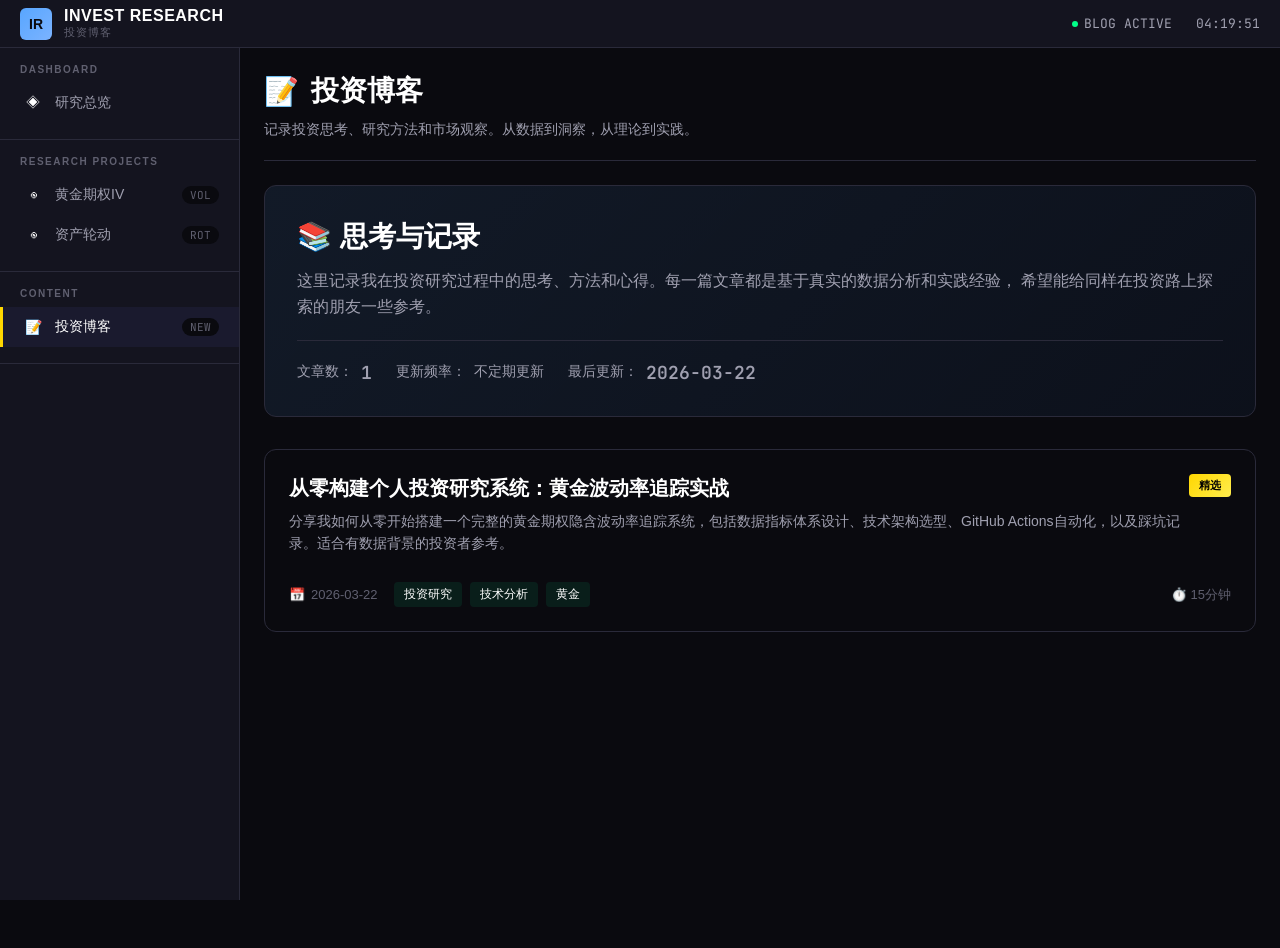
==== blog/index.html @ 3e91580f "Add blog system with first article" ====
<!DOCTYPE html>
<html lang="zh-CN">
<head>
    <meta charset="UTF-8">
    <meta name="viewport" content="width=device-width, initial-scale=1.0">
    <title>投资博客 - Investment Blog</title>
    <link rel="stylesheet" href="../assets/css/terminal.css">
    <link rel="stylesheet" href="../assets/css/blog.css">
    <link href="https://fonts.googleapis.com/css2?family=JetBrains+Mono:wght@400;600;700&display=swap" rel="stylesheet">
</head>
<body>
    <!-- 顶部状态栏 -->
    <header class="top-bar">
        <div class="brand">
            <div class="brand-icon" style="background: linear-gradient(135deg, #58a6ff, #7bb3ff);">IR</div>
            <div>
                <div class="brand-text">INVEST RESEARCH</div>
                <div class="brand-sub">投资博客</div>
            </div>
        </div>
        <div class="top-status">
            <div class="status-item">
                <span class="status-indicator"></span>
                <span class="mono">BLOG ACTIVE</span>
            </div>
            <div class="status-item mono" id="currentTime">--:--:--</div>
        </div>
    </header>

    <!-- 左侧导航 -->
    <aside class="sidebar">
        <nav class="nav-section">
            <div class="nav-title">Dashboard</div>
            <ul class="nav-list">
                <li class="nav-item" onclick="location.href='../index.html'">
                    <span class="nav-icon">◈</span>
                    <span class="nav-text">研究总览</span>
                </li>
            </ul>
        </nav>

        <nav class="nav-section">
            <div class="nav-title">Research Projects</div>
            <ul class="nav-list">
                <li class="nav-item" onclick="location.href='../projects/gold-iv/index.html'">
                    <span class="nav-icon">◉</span>
                    <span class="nav-text">黄金期权IV</span>
                    <span class="nav-badge">VOL</span>
                </li>
                <li class="nav-item" onclick="location.href='../projects/asset-rotation/index.html'">
                    <span class="nav-icon">◉</span>
                    <span class="nav-text">资产轮动</span>
                    <span class="nav-badge">ROT</span>
                </li>
            </ul>
        </nav>

        <nav class="nav-section">
            <div class="nav-title">Content</div>
            <ul class="nav-list">
                <li class="nav-item active" onclick="location.href='index.html'">
                    <span class="nav-icon">📝</span>
                    <span class="nav-text">投资博客</span>
                    <span class="nav-badge">NEW</span>
                </li>
            </ul>
        </nav>
    </aside>

    <!-- 主内容区 -->
    <main class="main-content">
        <div class="page-header">
            <h1 class="page-title">
                <span class="page-title-icon" style="color: var(--color-accent);">📝</span>
                投资博客
            </h1>
            <p class="page-desc">
                记录投资思考、研究方法和市场观察。从数据到洞察，从理论到实践。
            </p>
        </div>

        <!-- 博客头部信息 -->
        <div class="blog-header">
            <h2>📚 思考与记录</h2>
            <p>
                这里记录我在投资研究过程中的思考、方法和心得。每一篇文章都是基于真实的数据分析和实践经验，
                希望能给同样在投资路上探索的朋友一些参考。
            </p>
            <div class="blog-stats">
                <div class="blog-stat-item">
                    <span>文章数：</span>
                    <span class="mono" id="totalPosts">--</span>
                </div>
                <div class="blog-stat-item">
                    <span>更新频率：</span>
                    <span>不定期更新</span>
                </div>
                <div class="blog-stat-item">
                    <span>最后更新：</span>
                    <span class="mono" id="lastUpdated">--</span>
                </div>
            </div>
        </div>

        <!-- 文章列表 -->
        <div id="blogList" class="blog-list">
            <!-- 文章将通过JavaScript动态加载 -->
        </div>
    </main>

    <script>
        // 更新时间
        function updateTime() {
            const now = new Date();
            const timeStr = now.toLocaleTimeString('zh-CN', { 
                hour12: false,
                hour: '2-digit',
                minute: '2-digit',
                second: '2-digit'
            });
            document.getElementById('currentTime').textContent = timeStr;
        }
        setInterval(updateTime, 1000);
        updateTime();

        // 加载博客数据
        async function loadBlogData() {
            try {
                const response = await fetch('data/blog-data.json');
                const data = await response.json();
                
                // 更新统计信息
                document.getElementById('totalPosts').textContent = data.totalPosts;
                document.getElementById('lastUpdated').textContent = data.lastUpdated;
                
                // 渲染文章列表
                renderBlogList(data.posts);
            } catch (error) {
                console.error('Failed to load blog data:', error);
                document.getElementById('blogList').innerHTML = `
                    <div style="text-align: center; padding: 40px; color: var(--text-muted);">
                        <div style="font-size: 48px; margin-bottom: 16px;">📭</div>
                        <div>暂无文章</div>
                    </div>
                `;
            }
        }

        // 渲染文章列表
        function renderBlogList(posts) {
            const blogList = document.getElementById('blogList');
            
            if (posts.length === 0) {
                blogList.innerHTML = `
                    <div style="text-align: center; padding: 40px; color: var(--text-muted);">
                        <div style="font-size: 48px; margin-bottom: 16px;">📭</div>
                        <div>暂无文章</div>
                    </div>
                `;
                return;
            }
            
            blogList.innerHTML = posts.map(post => `
                <article class="blog-item" onclick="location.href='${post.url}'">
                    <div class="blog-item-header">
                        <div style="flex: 1;">
                            <h3 class="blog-item-title">${post.title}</h3>
                            <p class="blog-item-summary">${post.summary}</p>
                        </div>
                        ${post.featured ? '<span style="background: linear-gradient(135deg, #ffd700, #ffed4e); color: #000; padding: 4px 10px; border-radius: 4px; font-size: 11px; font-weight: 600;">精选</span>' : ''}
                    </div>
                    <div class="blog-item-meta">
                        <div class="blog-item-date">
                            <span>📅</span>
                            <span>${post.date}</span>
                        </div>
                        <div class="blog-item-tags">
                            ${post.tags.map(tag => `<span class="blog-tag ${post.category}">${tag}</span>`).join('')}
                        </div>
                        <div class="blog-item-readtime">
                            <span>⏱️ ${post.readTime}</span>
                        </div>
                    </div>
                </article>
            `).join('');
        }

        // 页面加载完成后加载数据
        document.addEventListener('DOMContentLoaded', loadBlogData);
    </script>
</body>
</html>
---- assets/css/terminal.css ----
/* 金融终端风格样式 - Terminal Theme */

:root {
    /* 基础配色 */
    --bg-primary: #0a0a0f;
    --bg-secondary: #14141f;
    --bg-card: #1a1a2e;
    --bg-hover: #252538;
    
    /* 数据颜色 */
    --color-up: #00ff88;
    --color-down: #ff4757;
    --color-gold: #ffd700;
    --color-warn: #ffa502;
    --color-info: #74b9ff;
    
    /* 文字颜色 */
    --text-primary: #ffffff;
    --text-secondary: #a0a0b0;
    --text-muted: #606070;
    
    /* 边框 */
    --border-color: #2a2a3a;
    --border-hover: #3a3a4a;
    
    /* 字体 */
    --font-mono: 'JetBrains Mono', 'Fira Code', Consolas, Monaco, monospace;
    --font-sans: -apple-system, BlinkMacSystemFont, 'Segoe UI', Roboto, sans-serif;
}

* {
    margin: 0;
    padding: 0;
    box-sizing: border-box;
}

body {
    font-family: var(--font-sans);
    background: var(--bg-primary);
    color: var(--text-primary);
    min-height: 100vh;
    overflow-x: hidden;
}

/* 等宽字体用于数据 */
.mono {
    font-family: var(--font-mono);
}

/* 顶部状态栏 */
.top-bar {
    background: var(--bg-secondary);
    border-bottom: 1px solid var(--border-color);
    padding: 0 20px;
    height: 48px;
    display: flex;
    align-items: center;
    justify-content: space-between;
    position: fixed;
    top: 0;
    left: 0;
    right: 0;
    z-index: 1000;
}

.brand {
    display: flex;
    align-items: center;
    gap: 12px;
}

.brand-icon {
    width: 32px;
    height: 32px;
    background: linear-gradient(135deg, var(--color-gold), #ffed4e);
    border-radius: 6px;
    display: flex;
    align-items: center;
    justify-content: center;
    font-weight: bold;
    color: var(--bg-primary);
    font-size: 14px;
}

.brand-text {
    font-size: 16px;
    font-weight: 600;
    letter-spacing: 0.5px;
}

.brand-sub {
    font-size: 11px;
    color: var(--text-muted);
    text-transform: uppercase;
    letter-spacing: 1px;
}

.top-status {
    display: flex;
    align-items: center;
    gap: 24px;
    font-size: 13px;
}

.status-item {
    display: flex;
    align-items: center;
    gap: 6px;
    color: var(--text-secondary);
}

.status-indicator {
    width: 6px;
    height: 6px;
    border-radius: 50%;
    background: var(--color-up);
    animation: pulse 2s infinite;
}

@keyframes pulse {
    0%, 100% { opacity: 1; }
    50% { opacity: 0.5; }
}

/* 左侧导航 */
.sidebar {
    position: fixed;
    left: 0;
    top: 48px;
    bottom: 0;
    width: 240px;
    background: var(--bg-secondary);
    border-right: 1px solid var(--border-color);
    overflow-y: auto;
    z-index: 900;
}

.nav-section {
    padding: 16px 0;
    border-bottom: 1px solid var(--border-color);
}

.nav-title {
    padding: 0 20px 8px;
    font-size: 10px;
    text-transform: uppercase;
    letter-spacing: 1.5px;
    color: var(--text-muted);
    font-weight: 600;
}

.nav-list {
    list-style: none;
}

.nav-item {
    padding: 10px 20px;
    display: flex;
    align-items: center;
    gap: 12px;
    cursor: pointer;
    transition: all 0.2s;
    border-left: 3px solid transparent;
}

.nav-item:hover {
    background: var(--bg-hover);
    border-left-color: var(--color-gold);
}

.nav-item.active {
    background: var(--bg-card);
    border-left-color: var(--color-gold);
}

.nav-icon {
    width: 20px;
    height: 20px;
    display: flex;
    align-items: center;
    justify-content: center;
    font-size: 14px;
}

.nav-text {
    font-size: 14px;
    color: var(--text-secondary);
}

.nav-item.active .nav-text,
.nav-item:hover .nav-text {
    color: var(--text-primary);
}

.nav-badge {
    margin-left: auto;
    padding: 2px 8px;
    background: var(--bg-primary);
    border-radius: 12px;
    font-size: 11px;
    color: var(--text-muted);
    font-family: var(--font-mono);
}

/* 主内容区 */
.main-content {
    margin-left: 240px;
    margin-top: 48px;
    padding: 24px;
    min-height: calc(100vh - 48px);
}

/* 页面标题 */
.page-header {
    margin-bottom: 24px;
    padding-bottom: 20px;
    border-bottom: 1px solid var(--border-color);
}

.page-title {
    font-size: 28px;
    font-weight: 700;
    margin-bottom: 8px;
    display: flex;
    align-items: center;
    gap: 12px;
}

.page-title-icon {
    color: var(--color-gold);
}

.page-desc {
    color: var(--text-secondary);
    font-size: 14px;
    line-height: 1.6;
}

/* 网格布局 */
.grid {
    display: grid;
    gap: 20px;
}

.grid-2 {
    grid-template-columns: repeat(2, 1fr);
}

.grid-3 {
    grid-template-columns: repeat(3, 1fr);
}

.grid-4 {
    grid-template-columns: repeat(4, 1fr);
}

@media (max-width: 1200px) {
    .grid-4 { grid-template-columns: repeat(2, 1fr); }
}

@media (max-width: 768px) {
    .sidebar { width: 60px; }
    .sidebar .nav-text,
    .sidebar .nav-title,
    .sidebar .nav-badge { display: none; }
    .main-content { margin-left: 60px; }
    .grid-2, .grid-3, .grid-4 { grid-template-columns: 1fr; }
}

/* 数据卡片 */
.data-card {
    background: var(--bg-card);
    border: 1px solid var(--border-color);
    border-radius: 8px;
    padding: 20px;
    transition: border-color 0.2s;
}

.data-card:hover {
    border-color: var(--border-hover);
}

.card-header {
    display: flex;
    justify-content: space-between;
    align-items: center;
    margin-bottom: 16px;
}

.card-title {
    font-size: 12px;
    text-transform: uppercase;
    letter-spacing: 1px;
    color: var(--text-muted);
}

.card-badge {
    padding: 4px 10px;
    border-radius: 4px;
    font-size: 11px;
    font-weight: 600;
    text-transform: uppercase;
}

.badge-live {
    background: rgba(0, 255, 136, 0.1);
    color: var(--color-up);
    animation: pulse 2s infinite;
}

.badge-up {
    background: rgba(0, 255, 136, 0.1);
    color: var(--color-up);
}

.badge-down {
    background: rgba(255, 71, 87, 0.1);
    color: var(--color-down);
}

.card-value {
    font-family: var(--font-mono);
    font-size: 32px;
    font-weight: 700;
    margin-bottom: 8px;
}

.card-change {
    display: flex;
    align-items: center;
    gap: 8px;
    font-size: 14px;
}

.change-up {
    color: var(--color-up);
}

.change-down {
    color: var(--color-down);
}

.change-neutral {
    color: var(--text-muted);
}

.card-footer {
    margin-top: 16px;
    padding-top: 16px;
    border-top: 1px solid var(--border-color);
    font-size: 12px;
    color: var(--text-muted);
}

/* 图表容器 */
.chart-container {
    background: var(--bg-card);
    border: 1px solid var(--border-color);
    border-radius: 8px;
    padding: 20px;
}

.chart-header {
    display: flex;
    justify-content: space-between;
    align-items: center;
    margin-bottom: 20px;
}

.chart-title {
    font-size: 14px;
    font-weight: 600;
    display: flex;
    align-items: center;
    gap: 8px;
}

.chart-title::before {
    content: '';
    width: 3px;
    height: 16px;
    background: var(--color-gold);
    border-radius: 2px;
}

.chart-controls {
    display: flex;
    gap: 8px;
}

.chart-btn {
    padding: 6px 12px;
    background: var(--bg-secondary);
    border: 1px solid var(--border-color);
    border-radius: 4px;
    color: var(--text-secondary);
    font-size: 12px;
    cursor: pointer;
    transition: all 0.2s;
}

.chart-btn:hover,
.chart-btn.active {
    background: var(--bg-hover);
    border-color: var(--color-gold);
    color: var(--text-primary);
}

.chart-body {
    height: 320px;
    position: relative;
}

/* 数据表格 */
.data-table-container {
    background: var(--bg-card);
    border: 1px solid var(--border-color);
    border-radius: 8px;
    overflow: hidden;
}

.data-table-header {
    padding: 16px 20px;
    border-bottom: 1px solid var(--border-color);
    display: flex;
    justify-content: space-between;
    align-items: center;
}

.data-table-title {
    font-size: 14px;
    font-weight: 600;
}

.data-table-actions {
    display: flex;
    gap: 8px;
}

.table-btn {
    padding: 6px 12px;
    background: transparent;
    border: 1px solid var(--border-color);
    border-radius: 4px;
    color: var(--text-secondary);
    font-size: 12px;
    cursor: pointer;
    transition: all 0.2s;
}

.table-btn:hover {
    border-color: var(--color-gold);
    color: var(--text-primary);
}

.data-table {
    width: 100%;
    border-collapse: collapse;
    font-size: 13px;
}

.data-table th {
    background: var(--bg-secondary);
    padding: 12px 16px;
    text-align: left;
    font-weight: 600;
    color: var(--text-muted);
    text-transform: uppercase;
    font-size: 10px;
    letter-spacing: 1px;
    border-bottom: 1px solid var(--border-color);
}

.data-table td {
    padding: 12px 16px;
    border-bottom: 1px solid var(--border-color);
    font-family: var(--font-mono);
}

.data-table tr:hover td {
    background: var(--bg-hover);
}

.data-table tr:last-child td {
    border-bottom: none;
}

/* 信号标签 */
.signal-tag {
    display: inline-flex;
    align-items: center;
    gap: 4px;
    padding: 4px 10px;
    border-radius: 4px;
    font-size: 11px;
    font-weight: 600;
    text-transform: uppercase;
}

.signal-buy {
    background: rgba(0, 255, 136, 0.15);
    color: var(--color-up);
}

.signal-sell {
    background: rgba(255, 71, 87, 0.15);
    color: var(--color-down);
}

.signal-hold {
    background: rgba(255, 165, 2, 0.15);
    color: var(--color-warn);
}

/* 项目卡片（主页） */
.project-card {
    background: var(--bg-card);
    border: 1px solid var(--border-color);
    border-radius: 8px;
    padding: 24px;
    cursor: pointer;
    transition: all 0.3s;
    position: relative;
    overflow: hidden;
}

.project-card::before {
    content: '';
    position: absolute;
    top: 0;
    left: 0;
    right: 0;
    height: 3px;
    background: linear-gradient(90deg, var(--color-gold), transparent);
    opacity: 0;
    transition: opacity 0.3s;
}

.project-card:hover {
    border-color: var(--border-hover);
    transform: translateY(-2px);
}

.project-card:hover::before {
    opacity: 1;
}

.project-icon {
    width: 48px;
    height: 48px;
    background: var(--bg-secondary);
    border-radius: 10px;
    display: flex;
    align-items: center;
    justify-content: center;
    font-size: 24px;
    margin-bottom: 16px;
}

.project-title {
    font-size: 18px;
    font-weight: 600;
    margin-bottom: 8px;
}

.project-desc {
    font-size: 13px;
    color: var(--text-secondary);
    line-height: 1.5;
    margin-bottom: 16px;
}

.project-meta {
    display: flex;
    gap: 16px;
    font-size: 12px;
    color: var(--text-muted);
}

.project-meta-item {
    display: flex;
    align-items: center;
    gap: 4px;
}

/* 加载动画 */
.loading {
    display: flex;
    align-items: center;
    justify-content: center;
    padding: 40px;
    color: var(--text-muted);
}

.spinner {
    width: 24px;
    height: 24px;
    border: 2px solid var(--border-color);
    border-top-color: var(--color-gold);
    border-radius: 50%;
    animation: spin 1s linear infinite;
    margin-right: 12px;
}

@keyframes spin {
    to { transform: rotate(360deg); }
}

/* 滚动条样式 */
::-webkit-scrollbar {
    width: 8px;
    height: 8px;
}

::-webkit-scrollbar-track {
    background: var(--bg-secondary);
}

::-webkit-scrollbar-thumb {
    background: var(--border-color);
    border-radius: 4px;
}

::-webkit-scrollbar-thumb:hover {
    background: var(--border-hover);
}
---- assets/css/blog.css ----
/* Blog 样式 - 文章列表和详情页 */

/* 文章列表页 */
.blog-header {
    background: linear-gradient(135deg, rgba(88, 166, 255, 0.1), rgba(56, 139, 253, 0.05));
    border: 1px solid var(--border-color);
    border-radius: 12px;
    padding: 32px;
    margin-bottom: 32px;
}

.blog-header h2 {
    font-size: 28px;
    color: var(--text-primary);
    margin-bottom: 12px;
    display: flex;
    align-items: center;
    gap: 12px;
}

.blog-header p {
    color: var(--text-secondary);
    font-size: 16px;
    line-height: 1.6;
}

.blog-stats {
    display: flex;
    gap: 24px;
    margin-top: 20px;
    padding-top: 20px;
    border-top: 1px solid var(--border-color);
}

.blog-stat-item {
    display: flex;
    align-items: center;
    gap: 8px;
    color: var(--text-secondary);
    font-size: 14px;
}

.blog-stat-item .mono {
    color: var(--color-accent);
    font-size: 18px;
    font-weight: 600;
}

/* 文章列表 */
.blog-list {
    display: flex;
    flex-direction: column;
    gap: 20px;
}

.blog-item {
    background: var(--card-bg);
    border: 1px solid var(--border-color);
    border-radius: 12px;
    padding: 24px;
    transition: all 0.3s ease;
    cursor: pointer;
}

.blog-item:hover {
    border-color: var(--color-accent);
    transform: translateY(-2px);
    box-shadow: 0 4px 20px rgba(88, 166, 255, 0.1);
}

.blog-item-header {
    display: flex;
    justify-content: space-between;
    align-items: flex-start;
    margin-bottom: 12px;
}

.blog-item-title {
    font-size: 20px;
    font-weight: 600;
    color: var(--text-primary);
    margin-bottom: 8px;
    line-height: 1.4;
}

.blog-item:hover .blog-item-title {
    color: var(--color-accent);
}

.blog-item-summary {
    color: var(--text-secondary);
    font-size: 14px;
    line-height: 1.6;
    margin-bottom: 16px;
    display: -webkit-box;
    -webkit-line-clamp: 2;
    -webkit-box-orient: vertical;
    overflow: hidden;
}

.blog-item-meta {
    display: flex;
    gap: 16px;
    align-items: center;
    flex-wrap: wrap;
}

.blog-item-date {
    display: flex;
    align-items: center;
    gap: 6px;
    color: var(--text-muted);
    font-size: 13px;
}

.blog-item-tags {
    display: flex;
    gap: 8px;
}

.blog-tag {
    background: rgba(88, 166, 255, 0.1);
    color: var(--color-accent);
    padding: 4px 10px;
    border-radius: 4px;
    font-size: 12px;
    font-weight: 500;
}

.blog-tag.gold {
    background: rgba(255, 215, 0, 0.1);
    color: var(--color-gold);
}

.blog-tag.tech {
    background: rgba(0, 208, 132, 0.1);
    color: var(--color-green);
}

.blog-tag.strategy {
    background: rgba(255, 71, 87, 0.1);
    color: var(--color-red);
}

.blog-item-readtime {
    color: var(--text-muted);
    font-size: 13px;
    margin-left: auto;
}

/* 文章详情页 */
.blog-article {
    max-width: 800px;
    margin: 0 auto;
}

.blog-article-header {
    margin-bottom: 40px;
    padding-bottom: 30px;
    border-bottom: 1px solid var(--border-color);
}

.blog-article-title {
    font-size: 32px;
    font-weight: 700;
    color: var(--text-primary);
    line-height: 1.3;
    margin-bottom: 20px;
}

.blog-article-meta {
    display: flex;
    gap: 20px;
    align-items: center;
    flex-wrap: wrap;
}

.blog-article-author {
    display: flex;
    align-items: center;
    gap: 10px;
}

.blog-author-avatar {
    width: 36px;
    height: 36px;
    border-radius: 50%;
    background: linear-gradient(135deg, var(--color-accent), #7bb3ff);
    display: flex;
    align-items: center;
    justify-content: center;
    font-weight: 600;
    font-size: 14px;
    color: white;
}

.blog-author-info {
    display: flex;
    flex-direction: column;
}

.blog-author-name {
    font-weight: 600;
    color: var(--text-primary);
    font-size: 14px;
}

.blog-author-title {
    color: var(--text-muted);
    font-size: 12px;
}

.blog-article-date {
    color: var(--text-muted);
    font-size: 14px;
}

.blog-article-content {
    font-size: 16px;
    line-height: 1.8;
    color: var(--text-secondary);
}

.blog-article-content h2 {
    font-size: 24px;
    color: var(--text-primary);
    margin: 40px 0 20px;
    padding-bottom: 10px;
    border-bottom: 2px solid var(--border-color);
}

.blog-article-content h3 {
    font-size: 20px;
    color: var(--text-primary);
    margin: 32px 0 16px;
}

.blog-article-content p {
    margin-bottom: 16px;
}

.blog-article-content blockquote {
    border-left: 4px solid var(--color-accent);
    padding-left: 20px;
    margin: 24px 0;
    color: var(--text-primary);
    font-style: italic;
}

.blog-article-content ul,
.blog-article-content ol {
    margin: 16px 0;
    padding-left: 24px;
}

.blog-article-content li {
    margin-bottom: 8px;
}

.blog-article-content code {
    background: rgba(110, 118, 129, 0.2);
    padding: 2px 6px;
    border-radius: 4px;
    font-family: 'JetBrains Mono', monospace;
    font-size: 14px;
    color: var(--color-accent);
}

.blog-article-content pre {
    background: var(--bg-secondary);
    border: 1px solid var(--border-color);
    border-radius: 8px;
    padding: 16px;
    overflow-x: auto;
    margin: 20px 0;
}

.blog-article-content pre code {
    background: none;
    padding: 0;
    color: var(--text-primary);
}

.blog-article-content table {
    width: 100%;
    border-collapse: collapse;
    margin: 20px 0;
    font-size: 14px;
}

.blog-article-content th,
.blog-article-content td {
    padding: 12px;
    text-align: left;
    border: 1px solid var(--border-color);
}

.blog-article-content th {
    background: var(--bg-secondary);
    font-weight: 600;
    color: var(--text-primary);
}

.blog-article-content tr:hover {
    background: rgba(88, 166, 255, 0.05);
}

/* 文章底部 */
.blog-article-footer {
    margin-top: 48px;
    padding-top: 32px;
    border-top: 1px solid var(--border-color);
}

.blog-article-tags {
    display: flex;
    gap: 10px;
    margin-bottom: 24px;
}

.blog-article-nav {
    display: flex;
    justify-content: space-between;
    gap: 20px;
}

.blog-nav-btn {
    flex: 1;
    padding: 16px 20px;
    background: var(--card-bg);
    border: 1px solid var(--border-color);
    border-radius: 8px;
    text-decoration: none;
    color: var(--text-secondary);
    transition: all 0.3s ease;
}

.blog-nav-btn:hover {
    border-color: var(--color-accent);
    color: var(--text-primary);
}

.blog-nav-btn.prev {
    text-align: left;
}

.blog-nav-btn.next {
    text-align: right;
}

.blog-nav-label {
    font-size: 12px;
    color: var(--text-muted);
    margin-bottom: 4px;
}

.blog-nav-title {
    font-weight: 600;
    color: var(--color-accent);
}

/* 主页博客预览 */
.blog-preview-section {
    margin-top: 40px;
}

.blog-preview-header {
    display: flex;
    justify-content: space-between;
    align-items: center;
    margin-bottom: 20px;
}

.blog-preview-title {
    font-size: 20px;
    font-weight: 600;
    color: var(--text-primary);
    display: flex;
    align-items: center;
    gap: 8px;
}

.blog-preview-link {
    color: var(--color-accent);
    text-decoration: none;
    font-size: 14px;
    display: flex;
    align-items: center;
    gap: 4px;
}

.blog-preview-link:hover {
    text-decoration: underline;
}

/* 响应式 */
@media (max-width: 768px) {
    .blog-item-header {
        flex-direction: column;
    }
    
    .blog-article-title {
        font-size: 24px;
    }
    
    .blog-article-meta {
        flex-direction: column;
        align-items: flex-start;
        gap: 12px;
    }
}
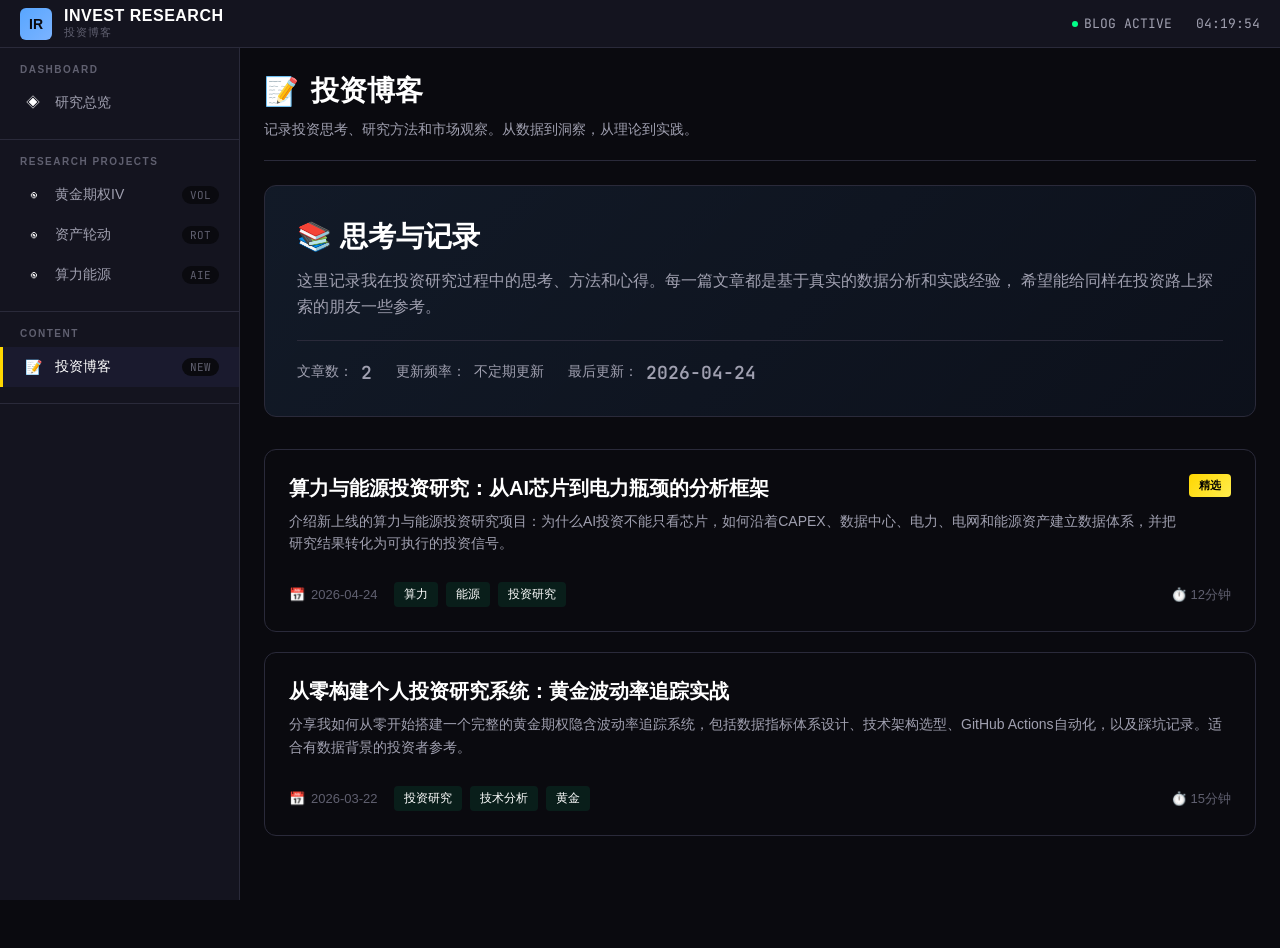
==== commit 0a25142e: "新增算力能源研究博客文章" ====
--- a/blog/index.html
+++ b/blog/index.html
@@ -51,6 +51,11 @@
                     <span class="nav-icon">◉</span>
                     <span class="nav-text">资产轮动</span>
                     <span class="nav-badge">ROT</span>
+                </li>
+                <li class="nav-item" onclick="location.href='../projects/ai-energy/index.html'">
+                    <span class="nav-icon">◉</span>
+                    <span class="nav-text">算力能源</span>
+                    <span class="nav-badge">AIE</span>
                 </li>
             </ul>
         </nav>
